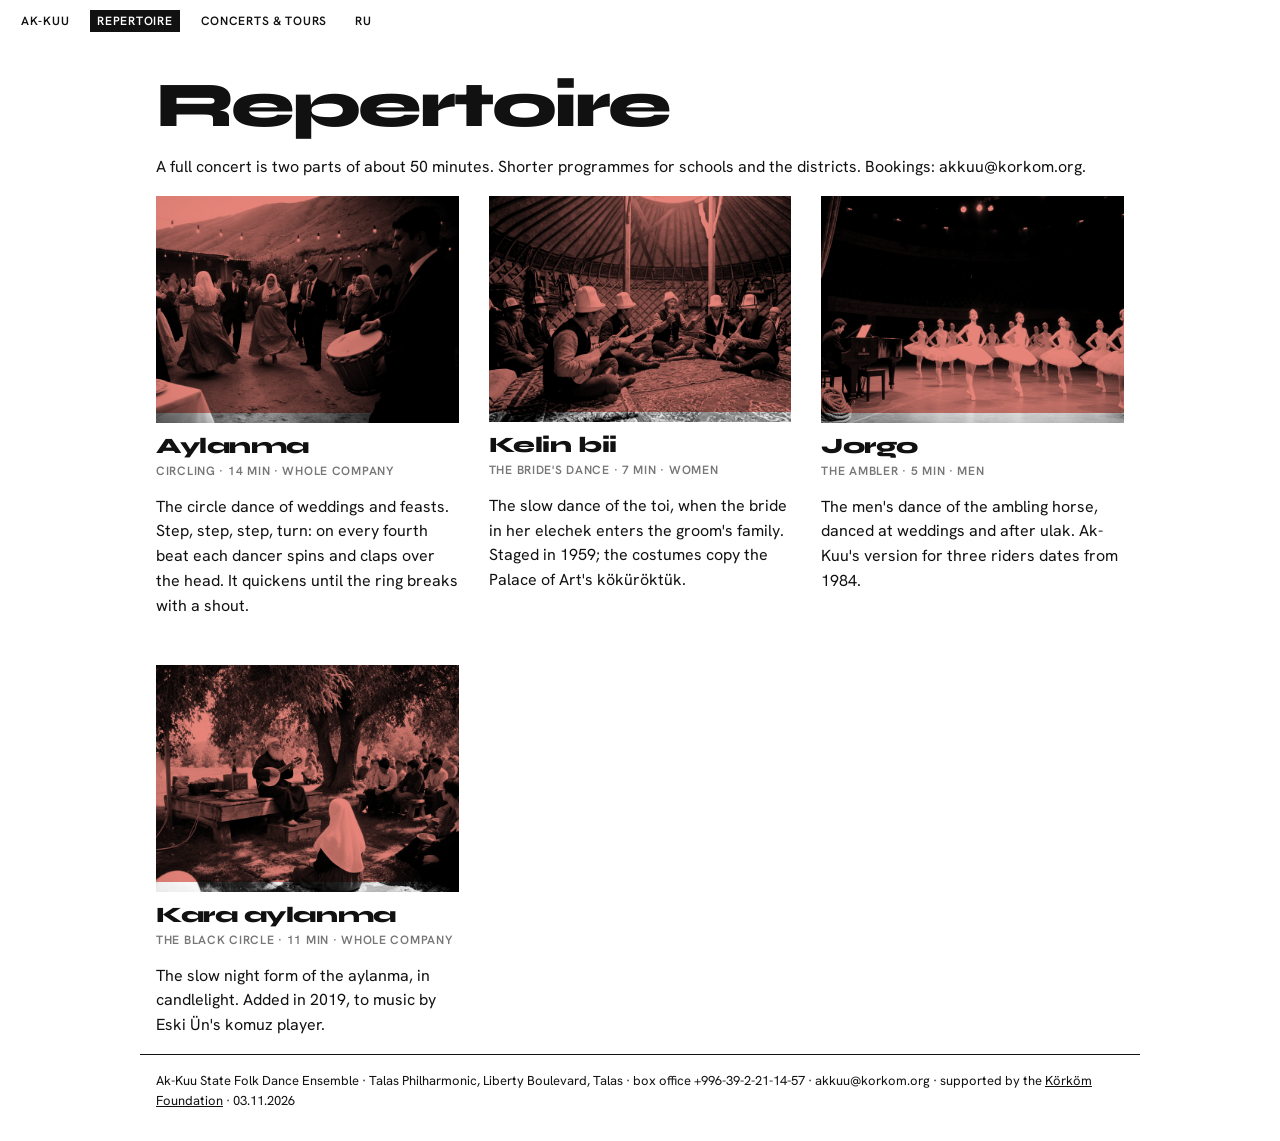
==== repertoire.html @ 7bab1907 "Initial mirror import" ====
<!DOCTYPE html>
<html lang="en">
<head>
<meta charset="utf-8">
<meta name="viewport" content="width=device-width, initial-scale=1">
<title>Repertoire - Ak-Kuu</title>
<meta name="description" content="Ak-Kuu&#x27;s dances: the aylanma ring, kelin bii, jorgo and kara aylanma.">
<link rel="canonical" href="https://akkuu.korkom.org/repertoire.html">
<meta property="og:type" content="website">
<meta property="og:title" content="Repertoire - Ak-Kuu">
<meta property="og:description" content="Ak-Kuu&#x27;s dances: the aylanma ring, kelin bii, jorgo and kara aylanma.">
<meta property="og:url" content="https://akkuu.korkom.org/repertoire.html">
<meta property="og:image" content="https://akkuu.korkom.org/img/og-image.jpg">
<meta name="twitter:card" content="summary_large_image">
<link rel="icon" href="favicon.svg" type="image/svg+xml">
<link rel="preconnect" href="https://fonts.googleapis.com">
<link href="https://fonts.googleapis.com/css2?family=Syne:wght@800&family=Hanken+Grotesk:wght@400;600&display=swap" rel="stylesheet">
<link rel="stylesheet" href="css/site.css">
</head>
<body>
<div class="menu"><a href="index.html">Ak-Kuu</a><a href="repertoire.html" class="on">Repertoire</a><a href="tours.html">Concerts &amp; tours</a><a href="#">RU</a></div>
<main class="w" style="padding-top:30px"><h1>Repertoire</h1><p>A full concert is two parts of about 50 minutes. Shorter programmes for schools and the districts. Bookings: akkuu@korkom.org.</p>
<div class="rep"><div><div class="ph"><img src="img/r-aylanma.jpg" alt="Aylanma"></div><h3>Aylanma</h3><div class="dur">Circling · 14 min · whole company</div><p>The circle dance of weddings and feasts. Step, step, step, turn: on every fourth beat each dancer spins and claps over the head. It quickens until the ring breaks with a shout.</p></div><div><div class="ph"><img src="img/r-kelin-bii.jpg" alt="Kelin bii"></div><h3>Kelin bii</h3><div class="dur">The bride&#x27;s dance · 7 min · women</div><p>The slow dance of the toi, when the bride in her elechek enters the groom&#x27;s family. Staged in 1959; the costumes copy the Palace of Art&#x27;s köküröktük.</p></div><div><div class="ph"><img src="img/r-jorgo.jpg" alt="Jorgo"></div><h3>Jorgo</h3><div class="dur">The ambler · 5 min · men</div><p>The men&#x27;s dance of the ambling horse, danced at weddings and after ulak. Ak-Kuu&#x27;s version for three riders dates from 1984.</p></div><div><div class="ph"><img src="img/r-kara-aylanma.jpg" alt="Kara aylanma"></div><h3>Kara aylanma</h3><div class="dur">The black circle · 11 min · whole company</div><p>The slow night form of the aylanma, in candlelight. Added in 2019, to music by Eski Ün&#x27;s komuz player.</p></div></div></main>
<footer class="w">Ak-Kuu State Folk Dance Ensemble · Talas Philharmonic, Liberty Boulevard, Talas · box office +996-39-2-21-14-57 · akkuu@korkom.org · supported by the <a href="https://korkom.org/">Körköm Foundation</a> · 03.11.2026</footer>
</body>
</html>
---- css/site.css ----
:root{--red:#d6321f;--ink:#111;--paper:#fff;--grey:#777;
--disp:'Syne','Arial Black',sans-serif;--body:'Hanken Grotesk',Arial,sans-serif}
*{box-sizing:border-box}
body{margin:0;background:var(--paper);color:var(--ink);font:16px/1.55 var(--body)}
a{color:var(--ink)}
a:focus-visible{outline:2px solid var(--red);outline-offset:2px}
.menu{position:fixed;top:calc(10px + env(safe-area-inset-top,0px));left:max(14px,env(safe-area-inset-left,0px));z-index:3;display:flex;gap:14px;font:600 12px var(--body);text-transform:uppercase;letter-spacing:.06em}
.menu a{text-decoration:none;background:#fff;padding:3px 7px}
.menu a.on{background:var(--ink);color:#fff}
.stage{position:relative;min-height:760px;background:#300 center/cover;overflow:hidden}
.stage::before{content:"";position:absolute;inset:0;background:var(--red);mix-blend-mode:multiply;opacity:.75}
.cut{position:absolute;left:50%;top:0;transform:translateX(-50%);width:min(560px,86vw);z-index:2}
.cut .a{background:#fff;border-radius:0 0 180px 0;font:800 clamp(64px,14vw,150px)/.82 var(--disp);letter-spacing:-.06em;padding:30px 30px 10px;overflow:hidden;white-space:nowrap}
.cut .b{display:grid;grid-template-columns:minmax(0,1.1fr) minmax(0,1fr);margin-top:14px}
.cut .b .l{background:#fff;padding:14px;font:600 13px var(--body);letter-spacing:.06em;text-transform:uppercase;display:flex;align-items:flex-end;min-height:180px}
.cut .names{background:#fff;border-left:1px solid #111;font-size:12px;line-height:1;max-height:300px;overflow:hidden}
.cut .names div{padding:5px 8px;border-bottom:1px solid #111}
.w{max-width:1000px;margin:0 auto;padding-left:max(16px,env(safe-area-inset-left,0px));padding-right:max(16px,env(safe-area-inset-right,0px))}
h1,h2{font:800 clamp(34px,6vw,64px)/.95 var(--disp);letter-spacing:-.04em;margin:46px 0 18px}
h2{font-size:clamp(26px,4vw,40px)}
h3{font:800 22px var(--disp);letter-spacing:-.02em;margin:0 0 4px}
.cols{display:grid;grid-template-columns:repeat(auto-fit,minmax(280px,1fr));gap:26px}
.next{border-top:3px solid var(--red);padding-top:10px}
table.tour{width:100%;border-collapse:collapse;font-variant-numeric:tabular-nums}
table.tour td{padding:10px 8px 10px 0;border-bottom:1px solid #111;vertical-align:top}
table.tour td.d{font:800 18px var(--disp);white-space:nowrap}
.scroll{overflow-x:auto}
.rep{display:grid;grid-template-columns:repeat(auto-fit,minmax(280px,1fr));gap:30px}
.rep img{width:100%;display:block;margin-bottom:10px;filter:grayscale(1) contrast(1.1)}
.rep .ph{position:relative}
.rep .ph::after{content:"";position:absolute;inset:0 0 10px;background:var(--red);mix-blend-mode:multiply;opacity:.6}
.dur{font:600 12px var(--body);text-transform:uppercase;letter-spacing:.06em;color:var(--grey)}
footer{margin-top:60px;border-top:1px solid #111;padding-block:16px 30px;font-size:13px}
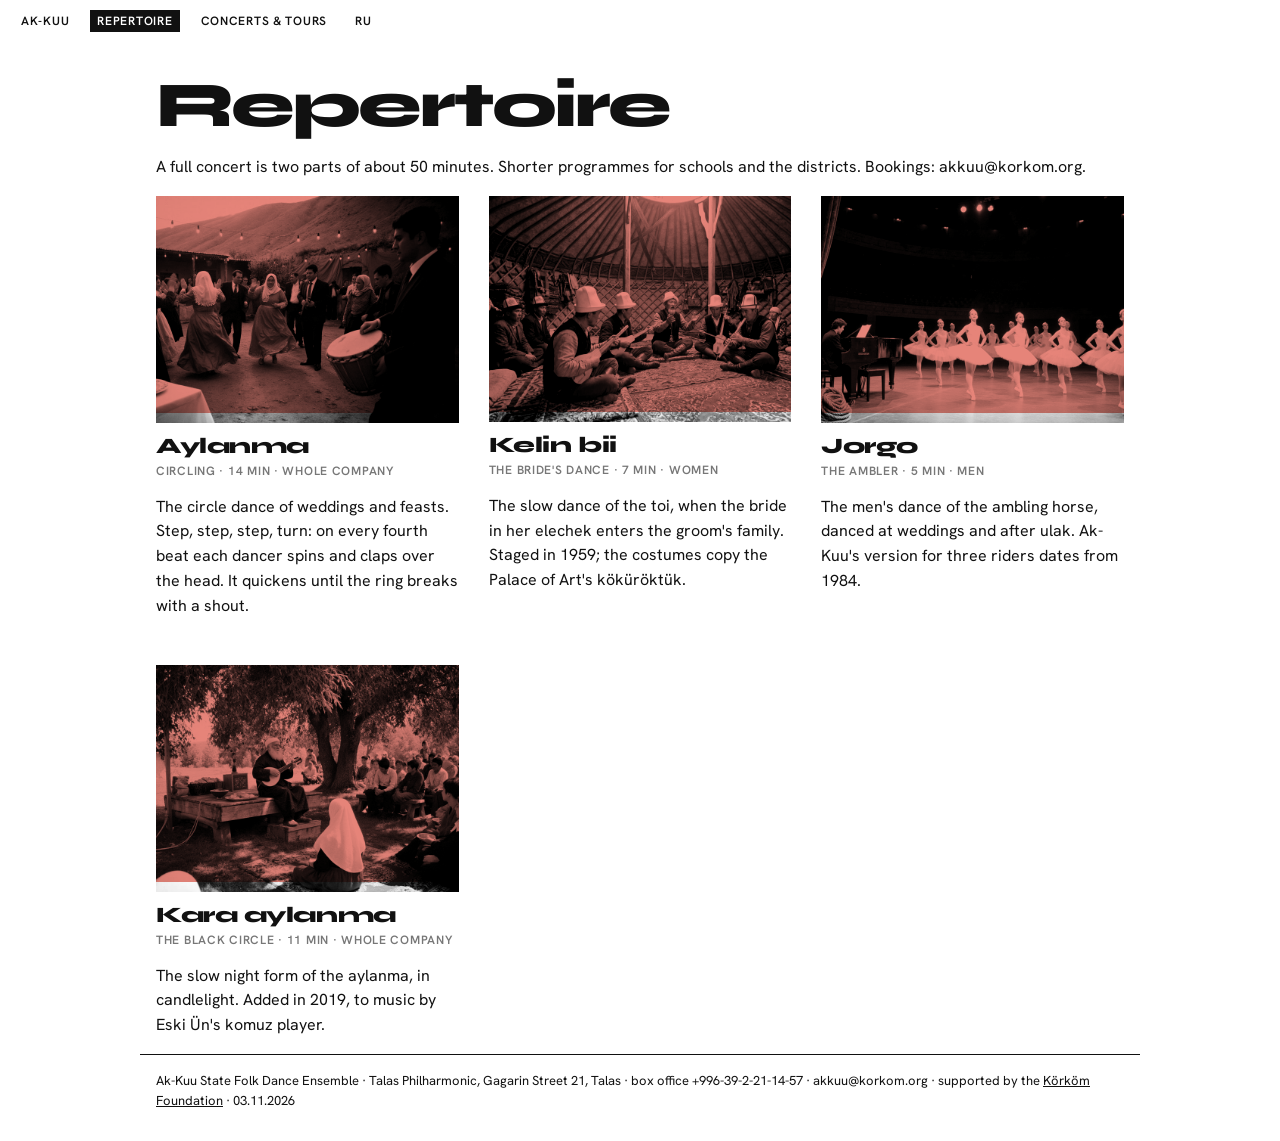
==== commit 6e61baa9: "Update address" ====
--- a/repertoire.html
+++ b/repertoire.html
@@ -21,6 +21,6 @@
 <div class="menu"><a href="index.html">Ak-Kuu</a><a href="repertoire.html" class="on">Repertoire</a><a href="tours.html">Concerts &amp; tours</a><a href="#">RU</a></div>
 <main class="w" style="padding-top:30px"><h1>Repertoire</h1><p>A full concert is two parts of about 50 minutes. Shorter programmes for schools and the districts. Bookings: akkuu@korkom.org.</p>
 <div class="rep"><div><div class="ph"><img src="img/r-aylanma.jpg" alt="Aylanma"></div><h3>Aylanma</h3><div class="dur">Circling · 14 min · whole company</div><p>The circle dance of weddings and feasts. Step, step, step, turn: on every fourth beat each dancer spins and claps over the head. It quickens until the ring breaks with a shout.</p></div><div><div class="ph"><img src="img/r-kelin-bii.jpg" alt="Kelin bii"></div><h3>Kelin bii</h3><div class="dur">The bride&#x27;s dance · 7 min · women</div><p>The slow dance of the toi, when the bride in her elechek enters the groom&#x27;s family. Staged in 1959; the costumes copy the Palace of Art&#x27;s köküröktük.</p></div><div><div class="ph"><img src="img/r-jorgo.jpg" alt="Jorgo"></div><h3>Jorgo</h3><div class="dur">The ambler · 5 min · men</div><p>The men&#x27;s dance of the ambling horse, danced at weddings and after ulak. Ak-Kuu&#x27;s version for three riders dates from 1984.</p></div><div><div class="ph"><img src="img/r-kara-aylanma.jpg" alt="Kara aylanma"></div><h3>Kara aylanma</h3><div class="dur">The black circle · 11 min · whole company</div><p>The slow night form of the aylanma, in candlelight. Added in 2019, to music by Eski Ün&#x27;s komuz player.</p></div></div></main>
-<footer class="w">Ak-Kuu State Folk Dance Ensemble · Talas Philharmonic, Liberty Boulevard, Talas · box office +996-39-2-21-14-57 · akkuu@korkom.org · supported by the <a href="https://korkom.org/">Körköm Foundation</a> · 03.11.2026</footer>
+<footer class="w">Ak-Kuu State Folk Dance Ensemble · Talas Philharmonic, Gagarin Street 21, Talas · box office +996-39-2-21-14-57 · akkuu@korkom.org · supported by the <a href="https://korkom.org/">Körköm Foundation</a> · 03.11.2026</footer>
 </body>
 </html>
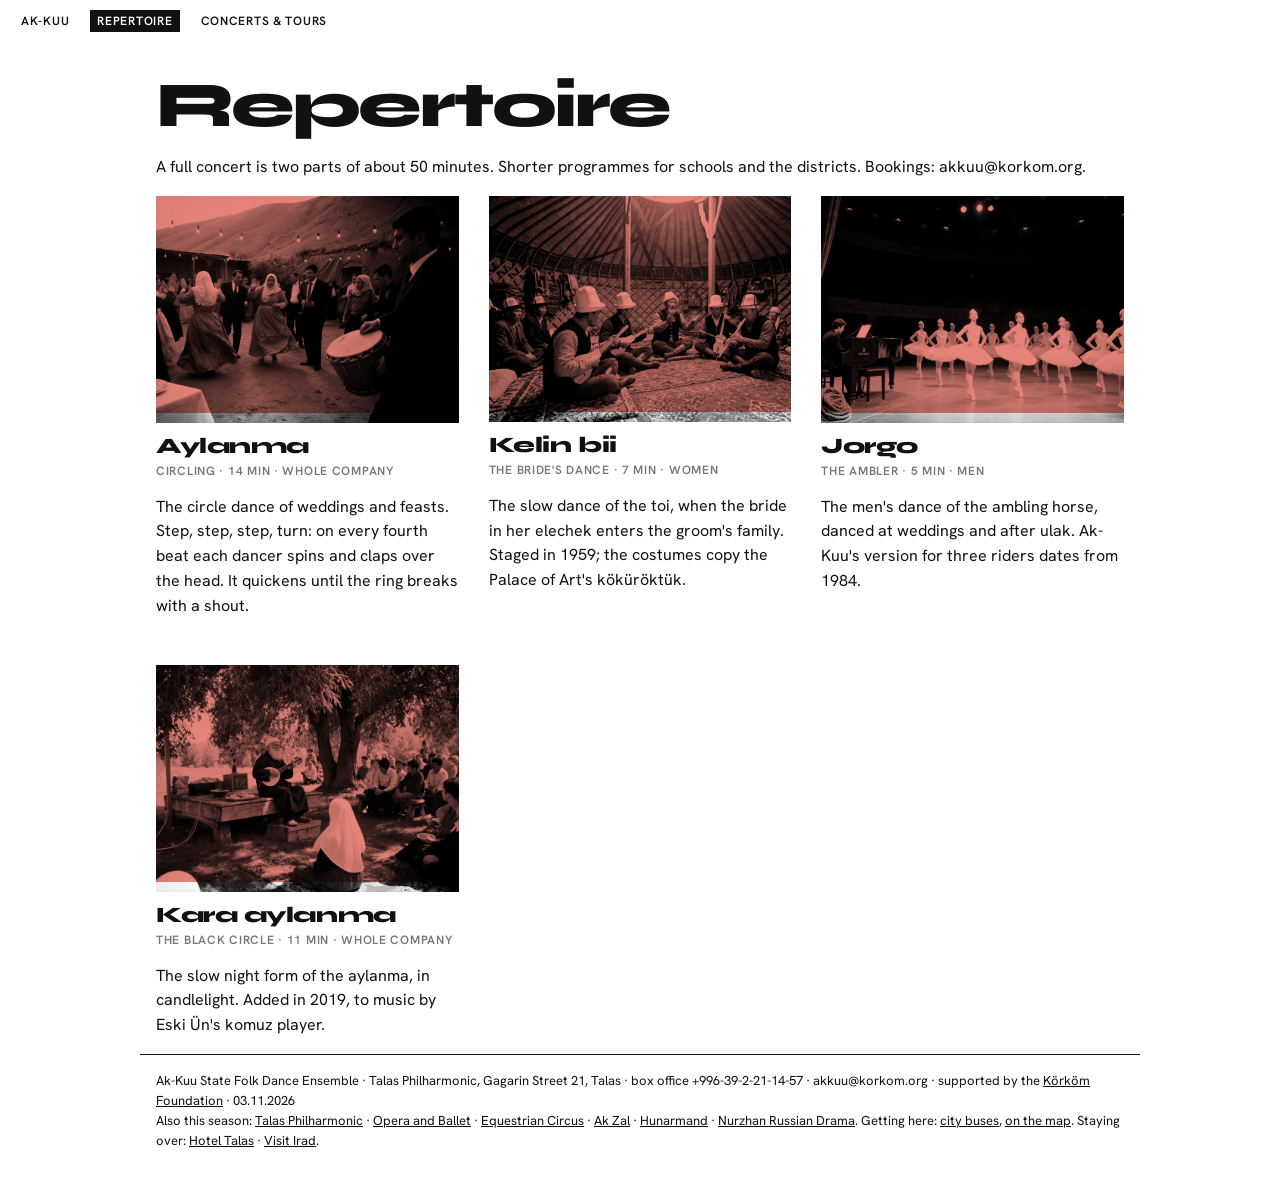
==== commit 96151c98: "Mirror sync" ====
--- a/repertoire.html
+++ b/repertoire.html
@@ -18,9 +18,9 @@
 <link rel="stylesheet" href="css/site.css">
 </head>
 <body>
-<div class="menu"><a href="index.html">Ak-Kuu</a><a href="repertoire.html" class="on">Repertoire</a><a href="tours.html">Concerts &amp; tours</a><a href="#">RU</a></div>
+<div class="menu"><a href="index.html">Ak-Kuu</a><a href="repertoire.html" class="on">Repertoire</a><a href="tours.html">Concerts &amp; tours</a></div>
 <main class="w" style="padding-top:30px"><h1>Repertoire</h1><p>A full concert is two parts of about 50 minutes. Shorter programmes for schools and the districts. Bookings: akkuu@korkom.org.</p>
 <div class="rep"><div><div class="ph"><img src="img/r-aylanma.jpg" alt="Aylanma"></div><h3>Aylanma</h3><div class="dur">Circling · 14 min · whole company</div><p>The circle dance of weddings and feasts. Step, step, step, turn: on every fourth beat each dancer spins and claps over the head. It quickens until the ring breaks with a shout.</p></div><div><div class="ph"><img src="img/r-kelin-bii.jpg" alt="Kelin bii"></div><h3>Kelin bii</h3><div class="dur">The bride&#x27;s dance · 7 min · women</div><p>The slow dance of the toi, when the bride in her elechek enters the groom&#x27;s family. Staged in 1959; the costumes copy the Palace of Art&#x27;s köküröktük.</p></div><div><div class="ph"><img src="img/r-jorgo.jpg" alt="Jorgo"></div><h3>Jorgo</h3><div class="dur">The ambler · 5 min · men</div><p>The men&#x27;s dance of the ambling horse, danced at weddings and after ulak. Ak-Kuu&#x27;s version for three riders dates from 1984.</p></div><div><div class="ph"><img src="img/r-kara-aylanma.jpg" alt="Kara aylanma"></div><h3>Kara aylanma</h3><div class="dur">The black circle · 11 min · whole company</div><p>The slow night form of the aylanma, in candlelight. Added in 2019, to music by Eski Ün&#x27;s komuz player.</p></div></div></main>
-<footer class="w">Ak-Kuu State Folk Dance Ensemble · Talas Philharmonic, Gagarin Street 21, Talas · box office +996-39-2-21-14-57 · akkuu@korkom.org · supported by the <a href="https://korkom.org/">Körköm Foundation</a> · 03.11.2026</footer>
+<footer class="w">Ak-Kuu State Folk Dance Ensemble · Talas Philharmonic, Gagarin Street 21, Talas · box office +996-39-2-21-14-57 · akkuu@korkom.org · supported by the <a href="https://korkom.org/">Körköm Foundation</a> · 03.11.2026<br>Also this season: <a href="https://philharmonic.korkom.org/">Talas Philharmonic</a> · <a href="https://talas-opera.korkom.org/afisha.html">Opera and Ballet</a> · <a href="https://circus.korkom.org/">Equestrian Circus</a> · <a href="https://akzal.korkom.org/">Ak Zal</a> · <a href="https://hunar.korkom.org/">Hunarmand</a> · <a href="https://nurzhan-drama.korkom.org/afisha.html">Nurzhan Russian Drama</a>. Getting here: <a href="https://transport.talas.iradgov.org/stops.html">city buses</a>, <a href="https://maps.attelkom.net/?p=talas-philharmonic-hall">on the map</a>. Staying over: <a href="https://wwv.attelkom.net/users/hoteltalas/">Hotel Talas</a> · <a href="https://visitirad.com/">Visit Irad</a>.</footer>
 </body>
 </html>
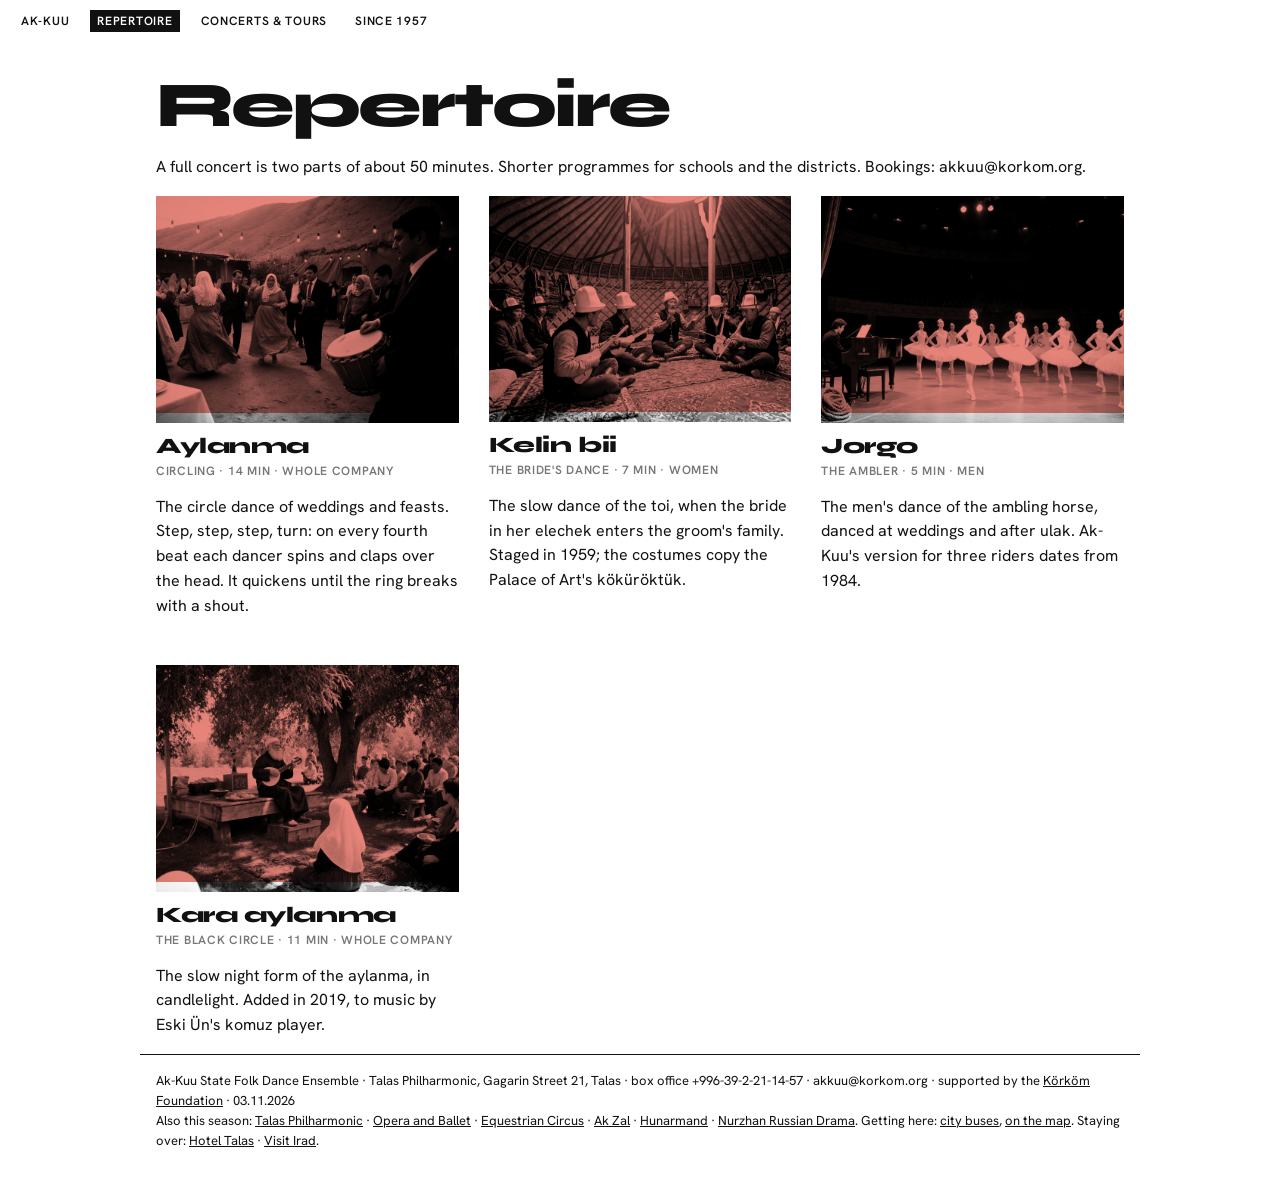
==== commit 2534edcf: "Add archive, people, visitor, press and vacancy pages" ====
--- a/repertoire.html
+++ b/repertoire.html
@@ -18,7 +18,7 @@
 <link rel="stylesheet" href="css/site.css">
 </head>
 <body>
-<div class="menu"><a href="index.html">Ak-Kuu</a><a href="repertoire.html" class="on">Repertoire</a><a href="tours.html">Concerts &amp; tours</a></div>
+<div class="menu"><a href="index.html">Ak-Kuu</a><a href="repertoire.html" class="on">Repertoire</a><a href="tours.html">Concerts &amp; tours</a><a href="archive.html">Since 1957</a></div>
 <main class="w" style="padding-top:30px"><h1>Repertoire</h1><p>A full concert is two parts of about 50 minutes. Shorter programmes for schools and the districts. Bookings: akkuu@korkom.org.</p>
 <div class="rep"><div><div class="ph"><img src="img/r-aylanma.jpg" alt="Aylanma"></div><h3>Aylanma</h3><div class="dur">Circling · 14 min · whole company</div><p>The circle dance of weddings and feasts. Step, step, step, turn: on every fourth beat each dancer spins and claps over the head. It quickens until the ring breaks with a shout.</p></div><div><div class="ph"><img src="img/r-kelin-bii.jpg" alt="Kelin bii"></div><h3>Kelin bii</h3><div class="dur">The bride&#x27;s dance · 7 min · women</div><p>The slow dance of the toi, when the bride in her elechek enters the groom&#x27;s family. Staged in 1959; the costumes copy the Palace of Art&#x27;s köküröktük.</p></div><div><div class="ph"><img src="img/r-jorgo.jpg" alt="Jorgo"></div><h3>Jorgo</h3><div class="dur">The ambler · 5 min · men</div><p>The men&#x27;s dance of the ambling horse, danced at weddings and after ulak. Ak-Kuu&#x27;s version for three riders dates from 1984.</p></div><div><div class="ph"><img src="img/r-kara-aylanma.jpg" alt="Kara aylanma"></div><h3>Kara aylanma</h3><div class="dur">The black circle · 11 min · whole company</div><p>The slow night form of the aylanma, in candlelight. Added in 2019, to music by Eski Ün&#x27;s komuz player.</p></div></div></main>
 <footer class="w">Ak-Kuu State Folk Dance Ensemble · Talas Philharmonic, Gagarin Street 21, Talas · box office +996-39-2-21-14-57 · akkuu@korkom.org · supported by the <a href="https://korkom.org/">Körköm Foundation</a> · 03.11.2026<br>Also this season: <a href="https://philharmonic.korkom.org/">Talas Philharmonic</a> · <a href="https://talas-opera.korkom.org/afisha.html">Opera and Ballet</a> · <a href="https://circus.korkom.org/">Equestrian Circus</a> · <a href="https://akzal.korkom.org/">Ak Zal</a> · <a href="https://hunar.korkom.org/">Hunarmand</a> · <a href="https://nurzhan-drama.korkom.org/afisha.html">Nurzhan Russian Drama</a>. Getting here: <a href="https://transport.talas.iradgov.org/stops.html">city buses</a>, <a href="https://maps.attelkom.net/?p=talas-philharmonic-hall">on the map</a>. Staying over: <a href="https://wwv.attelkom.net/users/hoteltalas/">Hotel Talas</a> · <a href="https://visitirad.com/">Visit Irad</a>.</footer>
